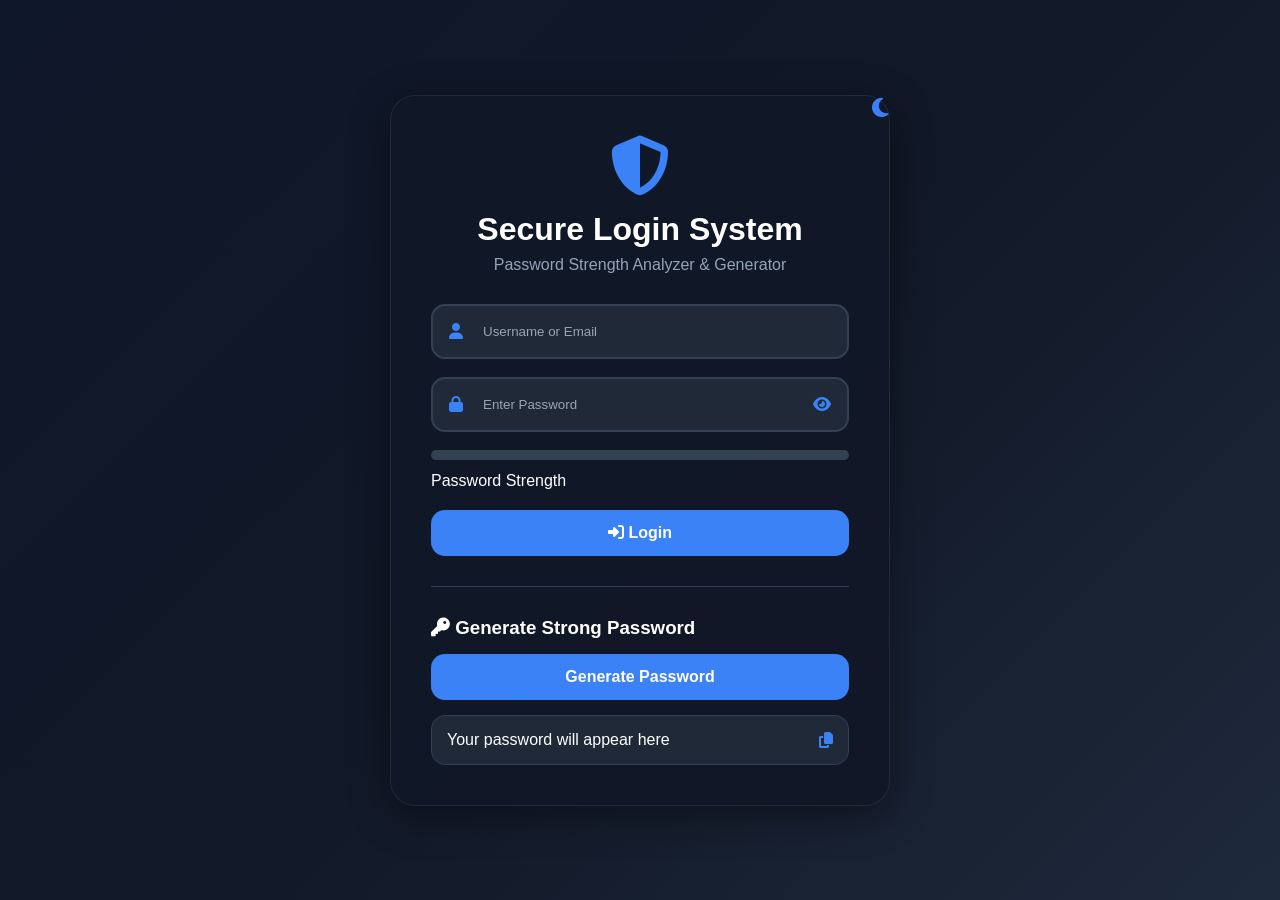
==== index.html @ 8b2d07e0 "Update index.html" ====
<!DOCTYPE html>
<html lang="en">

<head>
    <meta charset="UTF-8">
    <meta name="viewport" content="width=device-width, initial-scale=1.0">
    <title>Secure Login System</title>

    <link rel="stylesheet" href="style.css">

    <link rel="stylesheet"
        href="https://cdnjs.cloudflare.com/ajax/libs/font-awesome/6.5.0/css/all.min.css">
</head>

<body>

    <div class="container">

        <div class="theme-toggle">
            <i class="fa-solid fa-moon" id="themeToggle"></i>
        </div>

        <div class="project-title">

            <i class="fa-solid fa-shield-halved logo"></i>

            <h2>Secure Login System</h2>

            <p>Password Strength Analyzer & Generator</p>

        </div>

        <form>

            <div class="input-group">

                <i class="fa-solid fa-user left-icon"></i>

                <input
                    type="text"
                    placeholder="Username or Email"
                    required>

            </div>

            <div class="input-group">

                <i class="fa-solid fa-lock left-icon"></i>

                <input
                    type="password"
                    id="password"
                    placeholder="Enter Password"
                    required>

                <i class="fa-solid fa-eye toggle-password"
                    id="togglePassword"></i>

            </div>

            <div class="strength-bar">
                <div id="strength-fill"></div>
            </div>

            <p id="strength-text">
                Password Strength
            </p>

            <button type="submit">
                <i class="fa-solid fa-right-to-bracket"></i>
                Login
            </button>

        </form>

        <hr>

        <h3>
            <i class="fa-solid fa-key"></i>
            Generate Strong Password
        </h3>

        <button
            type="button"
            onclick="generatePassword()">

            Generate Password

        </button>

        <div class="generated-box">

            <span id="generatedPassword">
                Your password will appear here
            </span>

            <i class="fa-solid fa-copy copy-icon"
                onclick="copyPassword()"></i>

        </div>

    </div>

    <script src="script.js"></script>

</body>
</html>
---- style.css ----
*{
    margin:0;
    padding:0;
    box-sizing:border-box;
    font-family:'Segoe UI',sans-serif;
}

body{

    min-height:100vh;

    display:flex;
    justify-content:center;
    align-items:center;

    padding:20px;

    background:linear-gradient(
        135deg,
        #0f172a,
        #111827,
        #1e293b);

    transition:.4s;
}

/* LIGHT THEME */

body.light{

    background:linear-gradient(
        135deg,
        #e2e8f0,
        #f8fafc,
        #cbd5e1);
}

/* CARD */

.container{

    width:500px;
    max-width:100%;

    padding:40px;

    border-radius:25px;

    background:rgba(17,24,39,.95);

    border:1px solid rgba(255,255,255,.08);

    backdrop-filter:blur(20px);

    color:white;

    box-shadow:
    0 10px 40px rgba(0,0,0,.4);

    transition:.4s;
}

body.light .container{

    background:white;

    color:#111827;

    border:1px solid #cbd5e1;
}

/* HEADER */

.project-title{

    position:relative;

    text-align:center;

    margin-bottom:30px;
}

.theme-toggle{

    position:absolute;

    right:0;
    top:0;

    cursor:pointer;

    font-size:22px;

    color:#3b82f6;
}

.logo{

    font-size:60px;

    color:#3b82f6;

    margin-bottom:15px;
}

.project-title h2{

    font-size:32px;

    margin-bottom:8px;
}

.project-title p{

    color:#94a3b8;
}

/* INPUTS */

.input-group{

    position:relative;

    margin-bottom:18px;
}

.input-group input{

    width:100%;

    height:55px;

    padding-left:50px;
    padding-right:50px;

    border-radius:14px;

    border:2px solid #334155;

    background:#1f2937;

    color:white;

    outline:none;

    transition:.3s;
}

body.light .input-group input{

    background:#f8fafc;

    color:#111827;

    border:2px solid #cbd5e1;
}

.input-group input:focus{

    border-color:#3b82f6;

    box-shadow:
    0 0 10px rgba(59,130,246,.35);
}

.input-group input::placeholder{

    color:#9ca3af;
}

/* ICONS */

.left-icon{

    position:absolute;

    left:18px;
    top:50%;

    transform:translateY(-50%);

    color:#3b82f6;
}

.toggle-password{

    position:absolute;

    right:18px;
    top:50%;

    transform:translateY(-50%);

    color:#3b82f6;

    cursor:pointer;
}

/* STRENGTH BAR */

.strength-bar{

    width:100%;

    height:10px;

    background:#334155;

    border-radius:20px;

    overflow:hidden;

    margin-top:10px;
}

#strength-fill{

    height:100%;

    width:0%;

    transition:.4s;
}

#strength-text{

    margin-top:12px;

    margin-bottom:20px;

    font-weight:500;
}

/* BUTTONS */

button{

    width:100%;

    padding:14px;

    border:none;

    border-radius:14px;

    background:#3b82f6;

    color:white;

    font-size:16px;

    font-weight:600;

    cursor:pointer;

    transition:.3s;
}

button:hover{

    background:#2563eb;

    transform:translateY(-2px);
}

/* DIVIDER */

hr{

    border:none;

    height:1px;

    background:#334155;

    margin:30px 0;
}

/* PASSWORD BOX */

h3{

    margin-bottom:15px;
}

.generated-box{

    margin-top:15px;

    display:flex;

    justify-content:space-between;

    align-items:center;

    padding:15px;

    border-radius:14px;

    background:#1f2937;

    border:1px solid #334155;
}

body.light .generated-box{

    background:#f8fafc;

    border:1px solid #cbd5e1;
}

.copy-icon{

    cursor:pointer;

    color:#3b82f6;
}

#generatedPassword{

    word-break:break-all;
}

/* MOBILE */

@media(max-width:600px){

    .container{

        padding:25px;
    }

    .project-title h2{

        font-size:26px;
    }

    .logo{

        font-size:50px;
    }
}
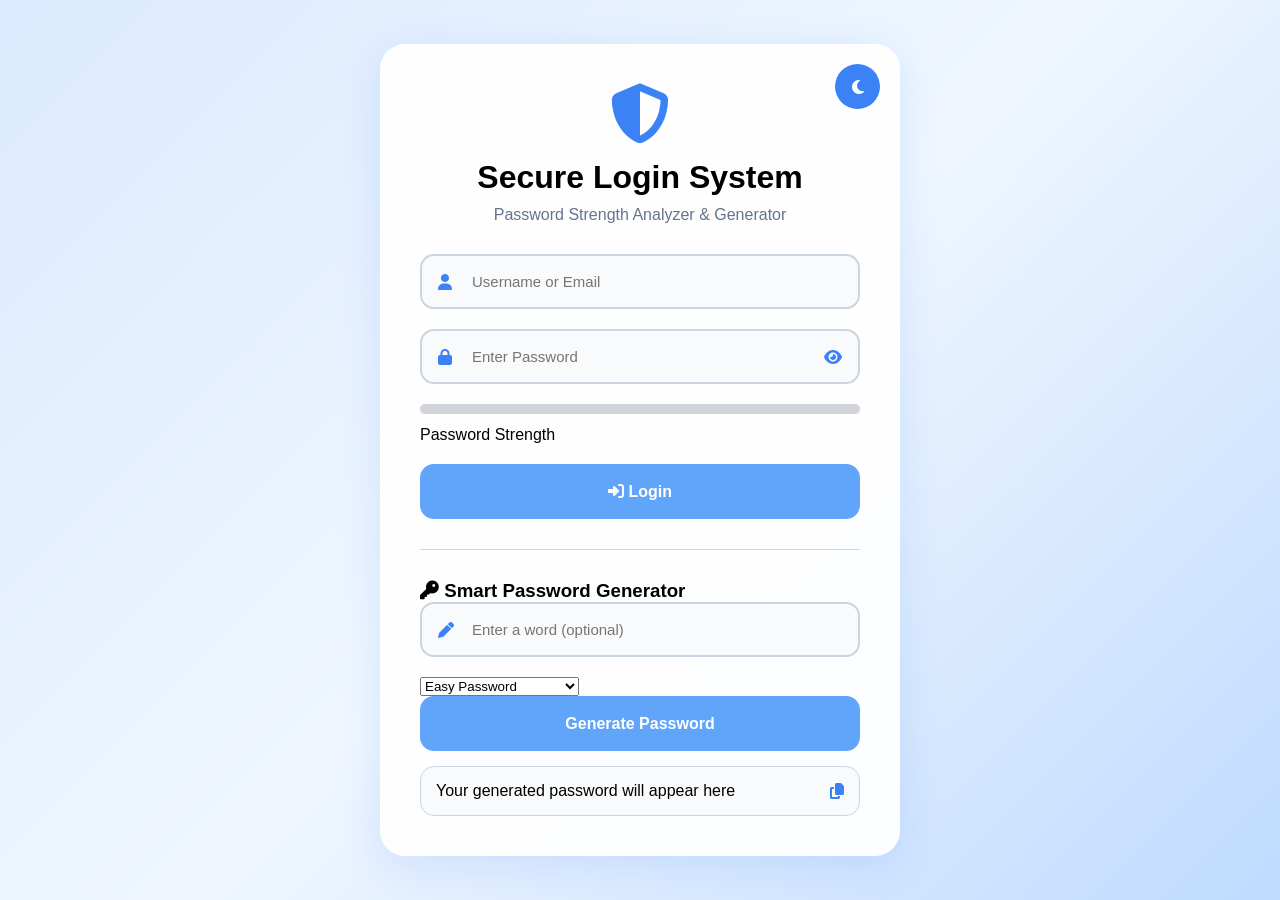
==== commit 0ee4c93c: "Update index.html" ====
--- a/index.html
+++ b/index.html
@@ -1,107 +1,141 @@
 <!DOCTYPE html>
 <html lang="en">
+<head>
+<meta charset="UTF-8">
+<meta name="viewport" content="width=device-width, initial-scale=1.0">
 
-<head>
-    <meta charset="UTF-8">
-    <meta name="viewport" content="width=device-width, initial-scale=1.0">
-    <title>Secure Login System</title>
+<title>Secure Login System</title>
 
-    <link rel="stylesheet" href="style.css">
+<link rel="stylesheet" href="style.css">
 
-    <link rel="stylesheet"
-        href="https://cdnjs.cloudflare.com/ajax/libs/font-awesome/6.5.0/css/all.min.css">
+<link rel="stylesheet"
+href="https://cdnjs.cloudflare.com/ajax/libs/font-awesome/6.5.0/css/all.min.css">
 </head>
 
 <body>
 
-    <div class="container">
+<div class="container">
 
-        <div class="theme-toggle">
-            <i class="fa-solid fa-moon" id="themeToggle"></i>
-        </div>
+    <!-- Theme Toggle -->
+    <div class="theme-toggle">
+        <i class="fa-solid fa-moon" id="themeToggle"></i>
+    </div>
 
-        <div class="project-title">
+    <!-- Header -->
+    <div class="project-title">
 
-            <i class="fa-solid fa-shield-halved logo"></i>
+        <i class="fa-solid fa-shield-halved logo"></i>
 
-            <h2>Secure Login System</h2>
+        <h2>Secure Login System</h2>
 
-            <p>Password Strength Analyzer & Generator</p>
+        <p>Password Strength Analyzer & Generator</p>
+
+    </div>
+
+    <!-- Login Form -->
+    <form>
+
+        <div class="input-group">
+
+            <i class="fa-solid fa-user left-icon"></i>
+
+            <input
+            type="text"
+            placeholder="Username or Email"
+            required>
 
         </div>
 
-        <form>
+        <div class="input-group">
 
-            <div class="input-group">
+            <i class="fa-solid fa-lock left-icon"></i>
 
-                <i class="fa-solid fa-user left-icon"></i>
+            <input
+            type="password"
+            id="password"
+            placeholder="Enter Password"
+            required>
 
-                <input
-                    type="text"
-                    placeholder="Username or Email"
-                    required>
-
-            </div>
-
-            <div class="input-group">
-
-                <i class="fa-solid fa-lock left-icon"></i>
-
-                <input
-                    type="password"
-                    id="password"
-                    placeholder="Enter Password"
-                    required>
-
-                <i class="fa-solid fa-eye toggle-password"
-                    id="togglePassword"></i>
-
-            </div>
-
-            <div class="strength-bar">
-                <div id="strength-fill"></div>
-            </div>
-
-            <p id="strength-text">
-                Password Strength
-            </p>
-
-            <button type="submit">
-                <i class="fa-solid fa-right-to-bracket"></i>
-                Login
-            </button>
-
-        </form>
-
-        <hr>
-
-        <h3>
-            <i class="fa-solid fa-key"></i>
-            Generate Strong Password
-        </h3>
-
-        <button
-            type="button"
-            onclick="generatePassword()">
-
-            Generate Password
-
-        </button>
-
-        <div class="generated-box">
-
-            <span id="generatedPassword">
-                Your password will appear here
-            </span>
-
-            <i class="fa-solid fa-copy copy-icon"
-                onclick="copyPassword()"></i>
+            <i class="fa-solid fa-eye toggle-password"
+            id="togglePassword"></i>
 
         </div>
 
+        <!-- Strength Bar -->
+
+        <div class="strength-bar">
+            <div id="strength-fill"></div>
+        </div>
+
+        <p id="strength-text">Password Strength</p>
+
+        <button type="submit">
+            <i class="fa-solid fa-right-to-bracket"></i>
+            Login
+        </button>
+
+    </form>
+
+    <hr>
+
+    <h3>
+        <i class="fa-solid fa-key"></i>
+        Smart Password Generator
+    </h3>
+
+    <!-- Custom Word -->
+
+    <div class="input-group">
+
+        <i class="fa-solid fa-pen left-icon"></i>
+
+        <input
+        type="text"
+        id="customWord"
+        placeholder="Enter a word (optional)">
+
     </div>
 
-    <script src="script.js"></script>
+    <!-- Password Type -->
+
+    <select id="passwordType">
+
+        <option value="easy">
+            Easy Password
+        </option>
+
+        <option value="strong">
+            Strong Password
+        </option>
+
+        <option value="ultra">
+            Ultra Secure Password
+        </option>
+
+    </select>
+
+    <button
+    type="button"
+    onclick="generatePassword()">
+
+        Generate Password
+
+    </button>
+
+    <div class="generated-box">
+
+        <span id="generatedPassword">
+            Your generated password will appear here
+        </span>
+
+        <i class="fa-solid fa-copy copy-icon"
+        onclick="copyPassword()"></i>
+
+    </div>
+
+</div>
+
+<script src="script.js"></script>
 
 </body>
 </html>
--- a/style.css
+++ b/style.css
@@ -17,111 +17,119 @@
 
     background:linear-gradient(
         135deg,
-        #0f172a,
-        #111827,
-        #1e293b);
+        #dbeafe,
+        #eff6ff,
+        #bfdbfe);
 
     transition:.4s;
 }
 
-/* LIGHT THEME */
-
-body.light{
+/* DARK MODE */
+
+body.dark{
 
     background:linear-gradient(
         135deg,
-        #e2e8f0,
-        #f8fafc,
-        #cbd5e1);
+        #0f172a,
+        #1e293b,
+        #334155);
 }
 
 /* CARD */
 
 .container{
 
-    width:500px;
+    width:520px;
     max-width:100%;
 
     padding:40px;
 
+    background:rgba(255,255,255,.95);
+
     border-radius:25px;
 
-    background:rgba(17,24,39,.95);
-
-    border:1px solid rgba(255,255,255,.08);
-
-    backdrop-filter:blur(20px);
+    box-shadow:
+        0 10px 40px rgba(59,130,246,.15);
+
+    position:relative;
+
+    transition:.4s;
+}
+
+body.dark .container{
+
+    background:#111827;
 
     color:white;
-
-    box-shadow:
-    0 10px 40px rgba(0,0,0,.4);
-
-    transition:.4s;
-}
-
-body.light .container{
-
-    background:white;
-
-    color:#111827;
-
-    border:1px solid #cbd5e1;
+}
+
+/* THEME BUTTON */
+
+.theme-toggle{
+
+    position:absolute;
+
+    top:20px;
+    right:20px;
+
+    width:45px;
+    height:45px;
+
+    background:#3b82f6;
+
+    border-radius:50%;
+
+    display:flex;
+    justify-content:center;
+    align-items:center;
+
+    color:white;
+
+    cursor:pointer;
 }
 
 /* HEADER */
 
 .project-title{
 
+    text-align:center;
+
+    margin-bottom:30px;
+}
+
+.logo{
+
+    font-size:60px;
+
+    color:#3b82f6;
+
+    margin-bottom:15px;
+}
+
+.project-title h2{
+
+    font-size:32px;
+
+    margin-bottom:10px;
+}
+
+.project-title p{
+
+    color:#64748b;
+}
+
+body.dark .project-title p{
+
+    color:#cbd5e1;
+}
+
+/* INPUTS */
+
+.input-group{
+
     position:relative;
 
-    text-align:center;
-
-    margin-bottom:30px;
-}
-
-.theme-toggle{
-
-    position:absolute;
-
-    right:0;
-    top:0;
-
-    cursor:pointer;
-
-    font-size:22px;
-
-    color:#3b82f6;
-}
-
-.logo{
-
-    font-size:60px;
-
-    color:#3b82f6;
-
-    margin-bottom:15px;
-}
-
-.project-title h2{
-
-    font-size:32px;
-
-    margin-bottom:8px;
-}
-
-.project-title p{
-
-    color:#94a3b8;
-}
-
-/* INPUTS */
-
-.input-group{
-
-    position:relative;
-
-    margin-bottom:18px;
+    margin-bottom:20px;
 }
 
 .input-group input{
@@ -130,42 +138,31 @@
 
     height:55px;
 
-    padding-left:50px;
-    padding-right:50px;
+    padding:0 50px;
+
+    border:2px solid #cbd5e1;
 
     border-radius:14px;
 
-    border:2px solid #334155;
+    background:#f8fafc;
+
+    outline:none;
+
+    font-size:15px;
+}
+
+body.dark .input-group input{
 
     background:#1f2937;
 
+    border:2px solid #374151;
+
     color:white;
-
-    outline:none;
-
-    transition:.3s;
-}
-
-body.light .input-group input{
-
-    background:#f8fafc;
-
-    color:#111827;
-
-    border:2px solid #cbd5e1;
 }
 
 .input-group input:focus{
 
     border-color:#3b82f6;
-
-    box-shadow:
-    0 0 10px rgba(59,130,246,.35);
-}
-
-.input-group input::placeholder{
-
-    color:#9ca3af;
 }
 
 /* ICONS */
@@ -204,21 +201,19 @@
 
     height:10px;
 
-    background:#334155;
+    background:#d1d5db;
 
     border-radius:20px;
 
     overflow:hidden;
-
-    margin-top:10px;
 }
 
 #strength-fill{
 
+    width:0%;
+
     height:100%;
 
-    width:0%;
-
     transition:.4s;
 }
 
@@ -237,91 +232,82 @@
 
     width:100%;
 
-    padding:14px;
+    height:55px;
 
     border:none;
 
     border-radius:14px;
 
+    background:#60a5fa;
+
+    color:white;
+
+    font-size:16px;
+
+    font-weight:600;
+
+    cursor:pointer;
+
+    transition:.3s;
+}
+
+button:hover{
+
     background:#3b82f6;
-
-    color:white;
-
-    font-size:16px;
-
-    font-weight:600;
+}
+
+/* DIVIDER */
+
+hr{
+
+    margin:30px 0;
+
+    border:none;
+
+    height:1px;
+
+    background:#d1d5db;
+}
+
+/* PASSWORD BOX */
+
+.generated-box{
+
+    margin-top:15px;
+
+    display:flex;
+
+    justify-content:space-between;
+
+    align-items:center;
+
+    padding:15px;
+
+    border-radius:14px;
+
+    background:#f8fafc;
+
+    border:1px solid #cbd5e1;
+}
+
+body.dark .generated-box{
+
+    background:#1f2937;
+
+    border:1px solid #374151;
+}
+
+.copy-icon{
+
+    color:#3b82f6;
 
     cursor:pointer;
-
-    transition:.3s;
-}
-
-button:hover{
-
-    background:#2563eb;
-
-    transform:translateY(-2px);
-}
-
-/* DIVIDER */
-
-hr{
-
-    border:none;
-
-    height:1px;
-
-    background:#334155;
-
-    margin:30px 0;
-}
-
-/* PASSWORD BOX */
-
-h3{
-
-    margin-bottom:15px;
-}
-
-.generated-box{
-
-    margin-top:15px;
-
-    display:flex;
-
-    justify-content:space-between;
-
-    align-items:center;
-
-    padding:15px;
-
-    border-radius:14px;
-
-    background:#1f2937;
-
-    border:1px solid #334155;
-}
-
-body.light .generated-box{
-
-    background:#f8fafc;
-
-    border:1px solid #cbd5e1;
-}
-
-.copy-icon{
-
-    cursor:pointer;
-
-    color:#3b82f6;
 }
 
 #generatedPassword{
 
     word-break:break-all;
 }
-
-/* MOBILE */
 
 @media(max-width:600px){
 
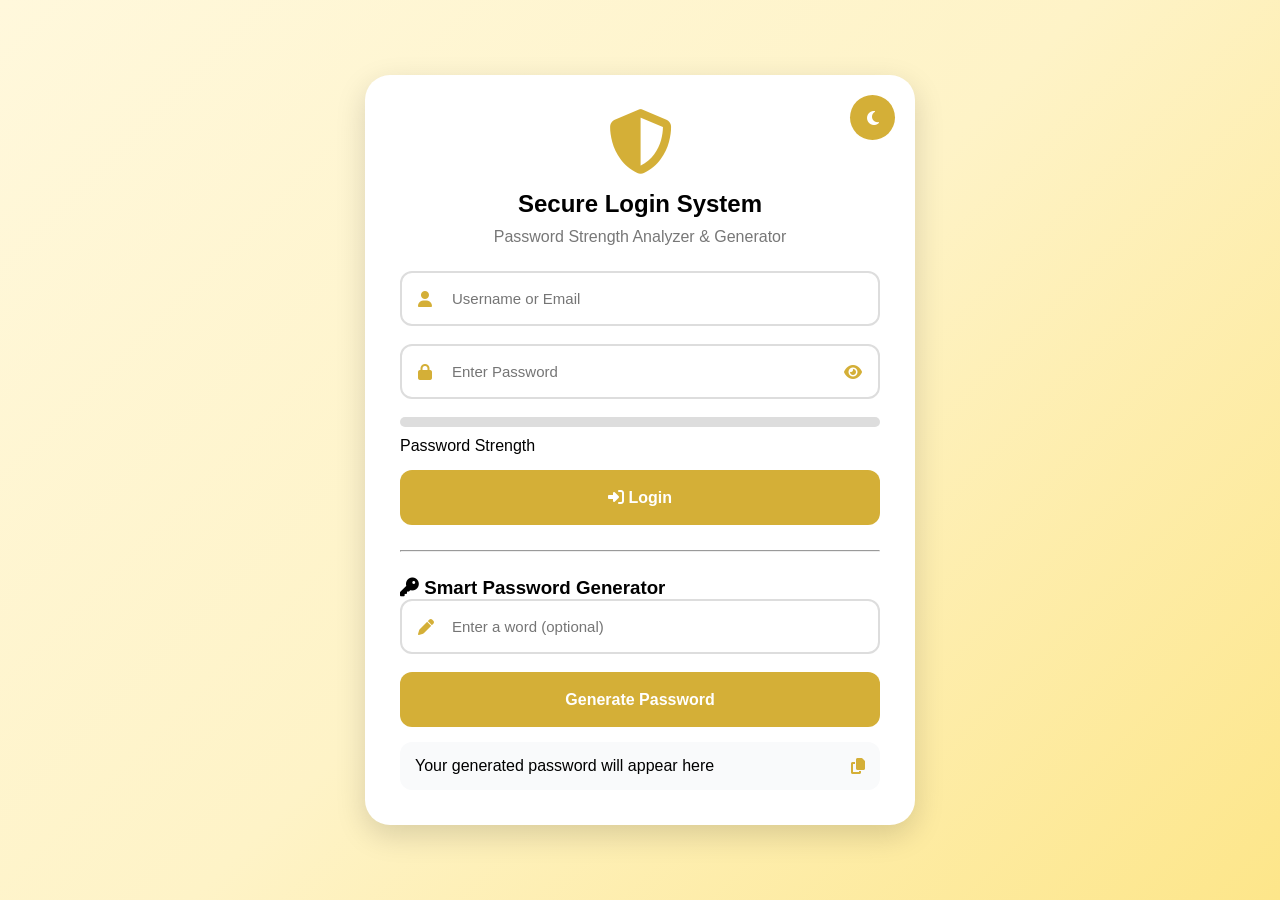
==== commit e012adf7: "Update index.html" ====
--- a/index.html
+++ b/index.html
@@ -98,22 +98,7 @@
 
     <!-- Password Type -->
 
-    <select id="passwordType">
-
-        <option value="easy">
-            Easy Password
-        </option>
-
-        <option value="strong">
-            Strong Password
-        </option>
-
-        <option value="ultra">
-            Ultra Secure Password
-        </option>
-
-    </select>
-
+   
     <button
     type="button"
     onclick="generatePassword()">
--- a/style.css
+++ b/style.css
@@ -17,9 +17,10 @@
 
     background:linear-gradient(
         135deg,
-        #dbeafe,
-        #eff6ff,
-        #bfdbfe);
+        #fff8dc,
+        #fef3c7,
+        #fde68a
+    );
 
     transition:.4s;
 }
@@ -30,26 +31,27 @@
 
     background:linear-gradient(
         135deg,
-        #0f172a,
-        #1e293b,
-        #334155);
+        #0f0f0f,
+        #1c1917,
+        #292524
+    );
 }
 
 /* CARD */
 
 .container{
 
-    width:520px;
+    width:550px;
     max-width:100%;
 
-    padding:40px;
-
-    background:rgba(255,255,255,.95);
+    padding:35px;
+
+    background:white;
 
     border-radius:25px;
 
     box-shadow:
-        0 10px 40px rgba(59,130,246,.15);
+    0 10px 30px rgba(0,0,0,.15);
 
     position:relative;
 
@@ -58,8 +60,7 @@
 
 body.dark .container{
 
-    background:#111827;
-
+    background:#111111;
     color:white;
 }
 
@@ -75,9 +76,9 @@
     width:45px;
     height:45px;
 
-    background:#3b82f6;
-
     border-radius:50%;
+
+    background:#d4af37;
 
     display:flex;
     justify-content:center;
@@ -94,33 +95,31 @@
 
     text-align:center;
 
-    margin-bottom:30px;
+    margin-bottom:25px;
 }
 
 .logo{
 
-    font-size:60px;
-
-    color:#3b82f6;
+    font-size:65px;
+
+    color:#d4af37;
 
     margin-bottom:15px;
 }
 
 .project-title h2{
 
-    font-size:32px;
-
     margin-bottom:10px;
 }
 
 .project-title p{
 
-    color:#64748b;
+    color:#777;
 }
 
 body.dark .project-title p{
 
-    color:#cbd5e1;
+    color:#ccc;
 }
 
 /* INPUTS */
@@ -129,7 +128,7 @@
 
     position:relative;
 
-    margin-bottom:20px;
+    margin-bottom:18px;
 }
 
 .input-group input{
@@ -140,11 +139,9 @@
 
     padding:0 50px;
 
-    border:2px solid #cbd5e1;
-
-    border-radius:14px;
-
-    background:#f8fafc;
+    border-radius:12px;
+
+    border:2px solid #ddd;
 
     outline:none;
 
@@ -153,16 +150,16 @@
 
 body.dark .input-group input{
 
-    background:#1f2937;
-
-    border:2px solid #374151;
+    background:#222;
+
+    border:2px solid #444;
 
     color:white;
 }
 
 .input-group input:focus{
 
-    border-color:#3b82f6;
+    border-color:#d4af37;
 }
 
 /* ICONS */
@@ -176,7 +173,7 @@
 
     transform:translateY(-50%);
 
-    color:#3b82f6;
+    color:#d4af37;
 }
 
 .toggle-password{
@@ -188,9 +185,33 @@
 
     transform:translateY(-50%);
 
-    color:#3b82f6;
-
     cursor:pointer;
+
+    color:#d4af37;
+}
+
+/* SELECT */
+
+select{
+
+    width:100%;
+
+    height:50px;
+
+    margin-bottom:15px;
+
+    border-radius:12px;
+
+    border:2px solid #ddd;
+
+    padding:10px;
+}
+
+body.dark select{
+
+    background:#222;
+    color:white;
+    border:2px solid #444;
 }
 
 /* STRENGTH BAR */
@@ -198,10 +219,9 @@
 .strength-bar{
 
     width:100%;
-
     height:10px;
 
-    background:#d1d5db;
+    background:#ddd;
 
     border-radius:20px;
 
@@ -211,7 +231,6 @@
 #strength-fill{
 
     width:0%;
-
     height:100%;
 
     transition:.4s;
@@ -219,14 +238,11 @@
 
 #strength-text{
 
-    margin-top:12px;
-
-    margin-bottom:20px;
-
-    font-weight:500;
-}
-
-/* BUTTONS */
+    margin-top:10px;
+    margin-bottom:15px;
+}
+
+/* BUTTON */
 
 button{
 
@@ -236,9 +252,9 @@
 
     border:none;
 
-    border-radius:14px;
-
-    background:#60a5fa;
+    border-radius:12px;
+
+    background:#d4af37;
 
     color:white;
 
@@ -253,61 +269,51 @@
 
 button:hover{
 
-    background:#3b82f6;
+    background:#b8860b;
 }
 
 /* DIVIDER */
 
 hr{
 
-    margin:30px 0;
-
-    border:none;
-
-    height:1px;
-
-    background:#d1d5db;
-}
-
-/* PASSWORD BOX */
+    margin:25px 0;
+}
+
+/* GENERATED PASSWORD */
 
 .generated-box{
 
     margin-top:15px;
 
+    padding:15px;
+
+    border-radius:12px;
+
     display:flex;
-
     justify-content:space-between;
-
     align-items:center;
 
-    padding:15px;
-
-    border-radius:14px;
-
-    background:#f8fafc;
-
-    border:1px solid #cbd5e1;
+    background:#f9fafb;
 }
 
 body.dark .generated-box{
 
-    background:#1f2937;
-
-    border:1px solid #374151;
+    background:#222;
 }
 
 .copy-icon{
 
-    color:#3b82f6;
-
     cursor:pointer;
+
+    color:#d4af37;
 }
 
 #generatedPassword{
 
     word-break:break-all;
 }
+
+/* MOBILE */
 
 @media(max-width:600px){
 
@@ -316,13 +322,13 @@
         padding:25px;
     }
 
-    .project-title h2{
-
-        font-size:26px;
-    }
-
     .logo{
 
         font-size:50px;
     }
-}
+
+    .project-title h2{
+
+        font-size:24px;
+    }
+}
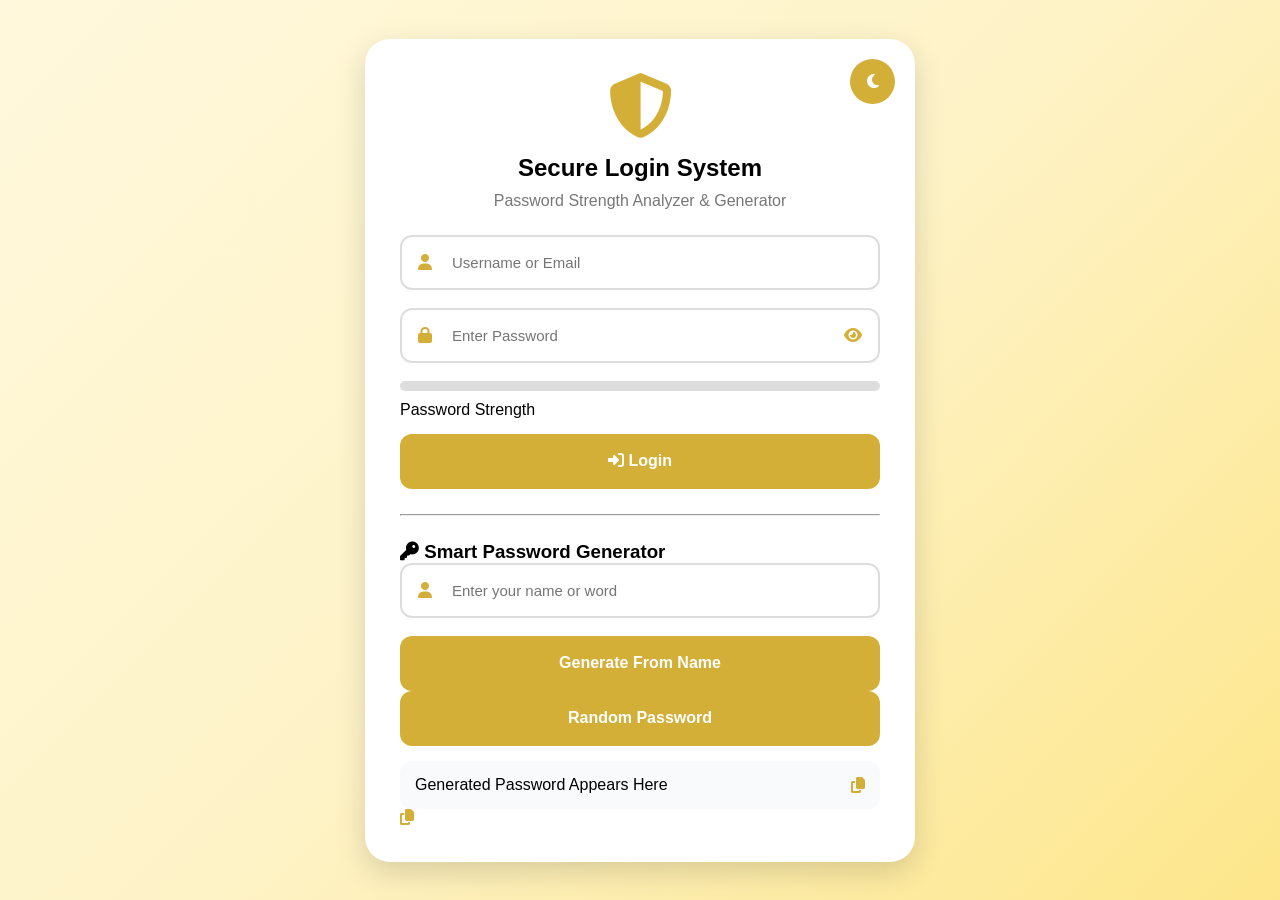
==== commit 46ccc18f: "Update index.html" ====
--- a/index.html
+++ b/index.html
@@ -79,40 +79,51 @@
     <hr>
 
     <h3>
-        <i class="fa-solid fa-key"></i>
-        Smart Password Generator
-    </h3>
+    <i class="fa-solid fa-key"></i>
+    Smart Password Generator
+</h3>
 
-    <!-- Custom Word -->
+<div class="input-group">
 
-    <div class="input-group">
+    <i class="fa-solid fa-user left-icon"></i>
 
-        <i class="fa-solid fa-pen left-icon"></i>
-
-        <input
+    <input
         type="text"
         id="customWord"
-        placeholder="Enter a word (optional)">
+        placeholder="Enter your name or word">
 
-    </div>
+</div>
 
-    <!-- Password Type -->
+<div class="generator-buttons">
 
-   
     <button
-    type="button"
-    onclick="generatePassword()">
+        type="button"
+        onclick="generateCustomPassword()">
 
-        Generate Password
+        Generate From Name
 
     </button>
 
-    <div class="generated-box">
+    <button
+        type="button"
+        onclick="generateRandomPassword()">
 
-        <span id="generatedPassword">
-            Your generated password will appear here
-        </span>
+        Random Password
 
+    </button>
+
+</div>
+
+<div class="generated-box">
+
+    <span id="generatedPassword">
+        Generated Password Appears Here
+    </span>
+
+    <i class="fa-solid fa-copy copy-icon"
+       onclick="copyPassword()"></i>
+
+</div>
         <i class="fa-solid fa-copy copy-icon"
         onclick="copyPassword()"></i>
 
--- a/style.css
+++ b/style.css
@@ -192,27 +192,7 @@
 
 /* SELECT */
 
-select{
-
-    width:100%;
-
-    height:50px;
-
-    margin-bottom:15px;
-
-    border-radius:12px;
-
-    border:2px solid #ddd;
-
-    padding:10px;
-}
-
-body.dark select{
-
-    background:#222;
-    color:white;
-    border:2px solid #444;
-}
+
 
 /* STRENGTH BAR */
 
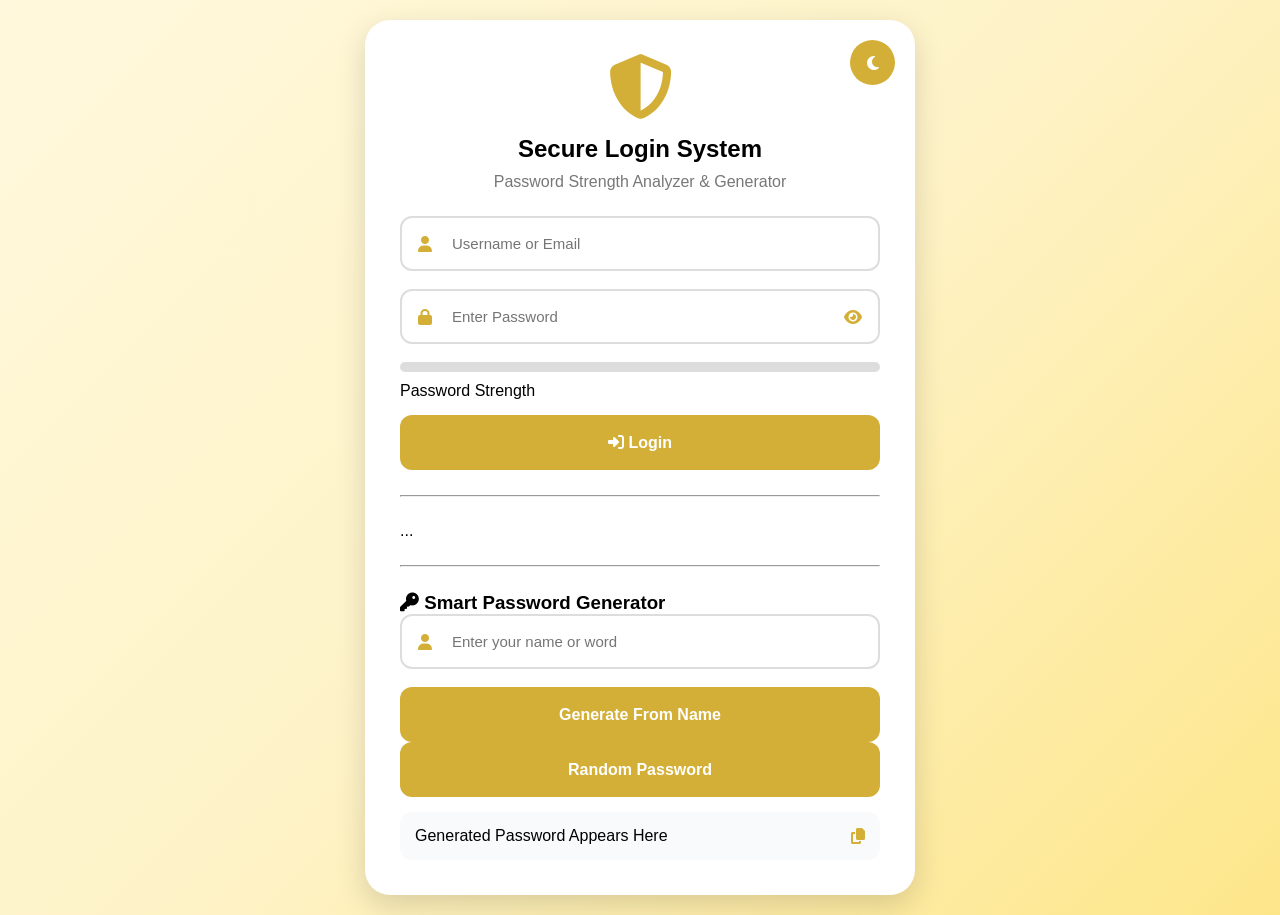
==== commit 181738cf: "Update index.html" ====
--- a/index.html
+++ b/index.html
@@ -78,7 +78,13 @@
 
     <hr>
 
-    <h3>
+   <form onsubmit="return false;">
+...
+</form>
+
+<hr>
+
+<h3>
     <i class="fa-solid fa-key"></i>
     Smart Password Generator
 </h3>
@@ -99,17 +105,13 @@
     <button
         type="button"
         onclick="generateCustomPassword()">
-
         Generate From Name
-
     </button>
 
     <button
         type="button"
         onclick="generateRandomPassword()">
-
         Random Password
-
     </button>
 
 </div>
@@ -124,12 +126,6 @@
        onclick="copyPassword()"></i>
 
 </div>
-        <i class="fa-solid fa-copy copy-icon"
-        onclick="copyPassword()"></i>
-
-    </div>
-
-</div>
 
 <script src="script.js"></script>
 
--- a/style.css
+++ b/style.css
@@ -311,4 +311,15 @@
 
         font-size:24px;
     }
-}
+    .generator-buttons{
+
+    display:flex;
+    gap:10px;
+    margin-top:15px;
+}
+
+.generator-buttons button{
+
+    flex:1;
+}
+}
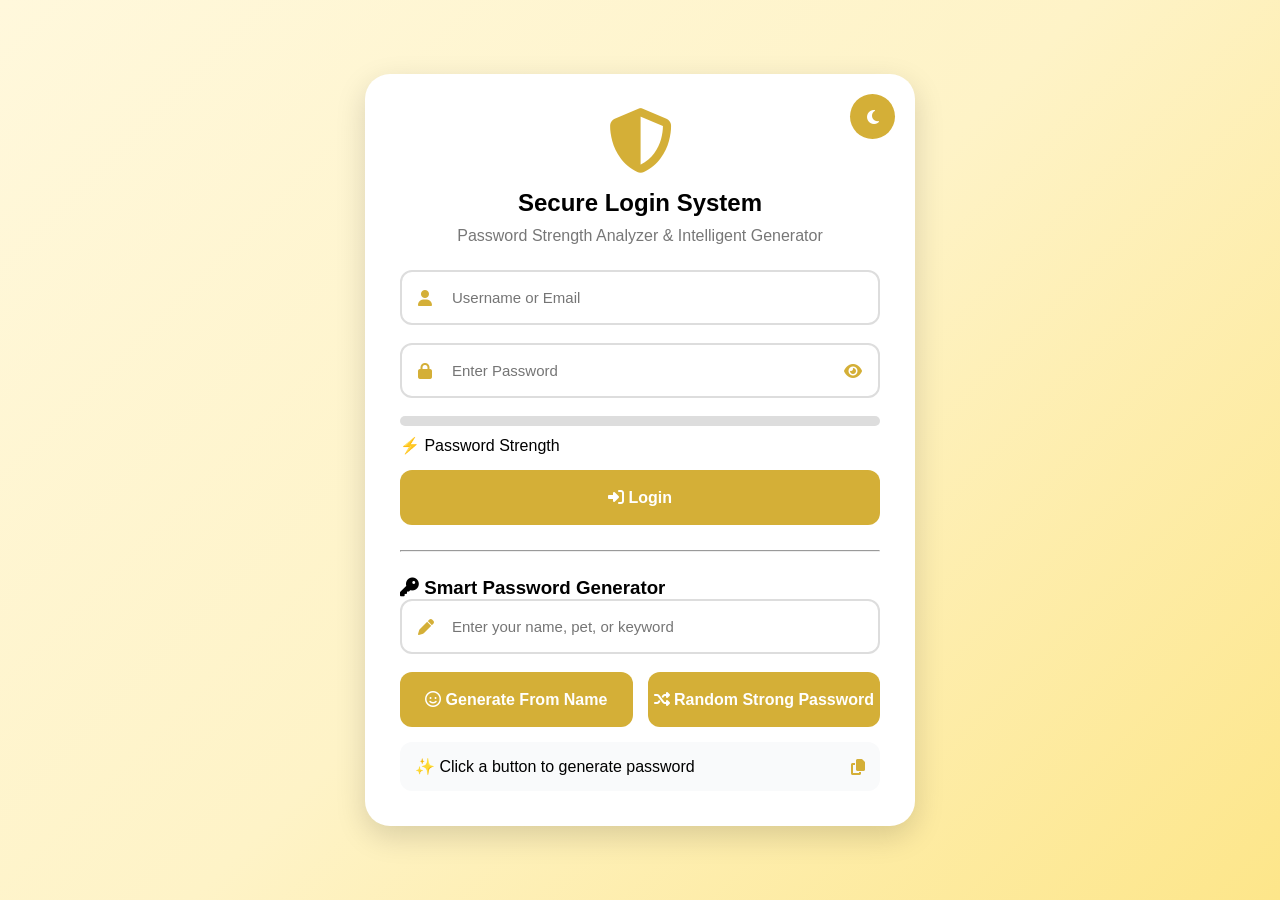
==== commit b581d0b5: "Update index.html" ====
--- a/index.html
+++ b/index.html
@@ -3,131 +3,72 @@
 <head>
 <meta charset="UTF-8">
 <meta name="viewport" content="width=device-width, initial-scale=1.0">
-
-<title>Secure Login System</title>
-
+<title>Secure Login System | Smart Password Generator</title>
 <link rel="stylesheet" href="style.css">
-
-<link rel="stylesheet"
-href="https://cdnjs.cloudflare.com/ajax/libs/font-awesome/6.5.0/css/all.min.css">
+<link rel="stylesheet" href="https://cdnjs.cloudflare.com/ajax/libs/font-awesome/6.5.0/css/all.min.css">
 </head>
-
 <body>
 
 <div class="container">
-
-    <!-- Theme Toggle -->
-    <div class="theme-toggle">
-        <i class="fa-solid fa-moon" id="themeToggle"></i>
+    <!-- Theme Toggle Button -->
+    <div class="theme-toggle" id="themeToggle">
+        <i class="fa-solid fa-moon"></i>
     </div>
 
     <!-- Header -->
     <div class="project-title">
-
         <i class="fa-solid fa-shield-halved logo"></i>
-
         <h2>Secure Login System</h2>
-
-        <p>Password Strength Analyzer & Generator</p>
-
+        <p>Password Strength Analyzer & Intelligent Generator</p>
     </div>
 
     <!-- Login Form -->
-    <form>
-
+    <form id="loginForm">
         <div class="input-group">
-
             <i class="fa-solid fa-user left-icon"></i>
-
-            <input
-            type="text"
-            placeholder="Username or Email"
-            required>
-
+            <input type="text" id="username" placeholder="Username or Email" required>
         </div>
-
         <div class="input-group">
-
             <i class="fa-solid fa-lock left-icon"></i>
-
-            <input
-            type="password"
-            id="password"
-            placeholder="Enter Password"
-            required>
-
-            <i class="fa-solid fa-eye toggle-password"
-            id="togglePassword"></i>
-
+            <input type="password" id="password" placeholder="Enter Password" required>
+            <i class="fa-solid fa-eye toggle-password" id="togglePassword"></i>
         </div>
-
-        <!-- Strength Bar -->
-
         <div class="strength-bar">
             <div id="strength-fill"></div>
         </div>
-
-        <p id="strength-text">Password Strength</p>
-
+        <p id="strength-text">⚡ Password Strength</p>
         <button type="submit">
-            <i class="fa-solid fa-right-to-bracket"></i>
-            Login
+            <i class="fa-solid fa-right-to-bracket"></i> Login
         </button>
-
     </form>
 
     <hr>
 
-   <form onsubmit="return false;">
-...
-</form>
+    <h3>
+        <i class="fa-solid fa-key"></i> 
+        Smart Password Generator
+    </h3>
 
-<hr>
+    <div class="input-group">
+        <i class="fa-solid fa-pen left-icon"></i>
+        <input type="text" id="customWord" placeholder="Enter your name, pet, or keyword" autocomplete="off">
+    </div>
 
-<h3>
-    <i class="fa-solid fa-key"></i>
-    Smart Password Generator
-</h3>
+    <div class="generator-buttons">
+        <button type="button" id="generateCustomBtn">
+            <i class="fa-regular fa-face-smile"></i> Generate From Name
+        </button>
+        <button type="button" id="generateRandomBtn">
+            <i class="fa-solid fa-shuffle"></i> Random Strong Password
+        </button>
+    </div>
 
-<div class="input-group">
-
-    <i class="fa-solid fa-user left-icon"></i>
-
-    <input
-        type="text"
-        id="customWord"
-        placeholder="Enter your name or word">
-
-</div>
-
-<div class="generator-buttons">
-
-    <button
-        type="button"
-        onclick="generateCustomPassword()">
-        Generate From Name
-    </button>
-
-    <button
-        type="button"
-        onclick="generateRandomPassword()">
-        Random Password
-    </button>
-
-</div>
-
-<div class="generated-box">
-
-    <span id="generatedPassword">
-        Generated Password Appears Here
-    </span>
-
-    <i class="fa-solid fa-copy copy-icon"
-       onclick="copyPassword()"></i>
-
+    <div class="generated-box">
+        <span id="generatedPassword">✨ Click a button to generate password</span>
+        <i class="fa-solid fa-copy copy-icon" id="copyPasswordIcon"></i>
+    </div>
 </div>
 
 <script src="script.js"></script>
-
 </body>
 </html>
--- a/style.css
+++ b/style.css
@@ -311,10 +311,11 @@
 
         font-size:24px;
     }
+}
     .generator-buttons{
 
     display:flex;
-    gap:10px;
+    gap:15px;
     margin-top:15px;
 }
 
@@ -322,4 +323,4 @@
 
     flex:1;
 }
-}
+
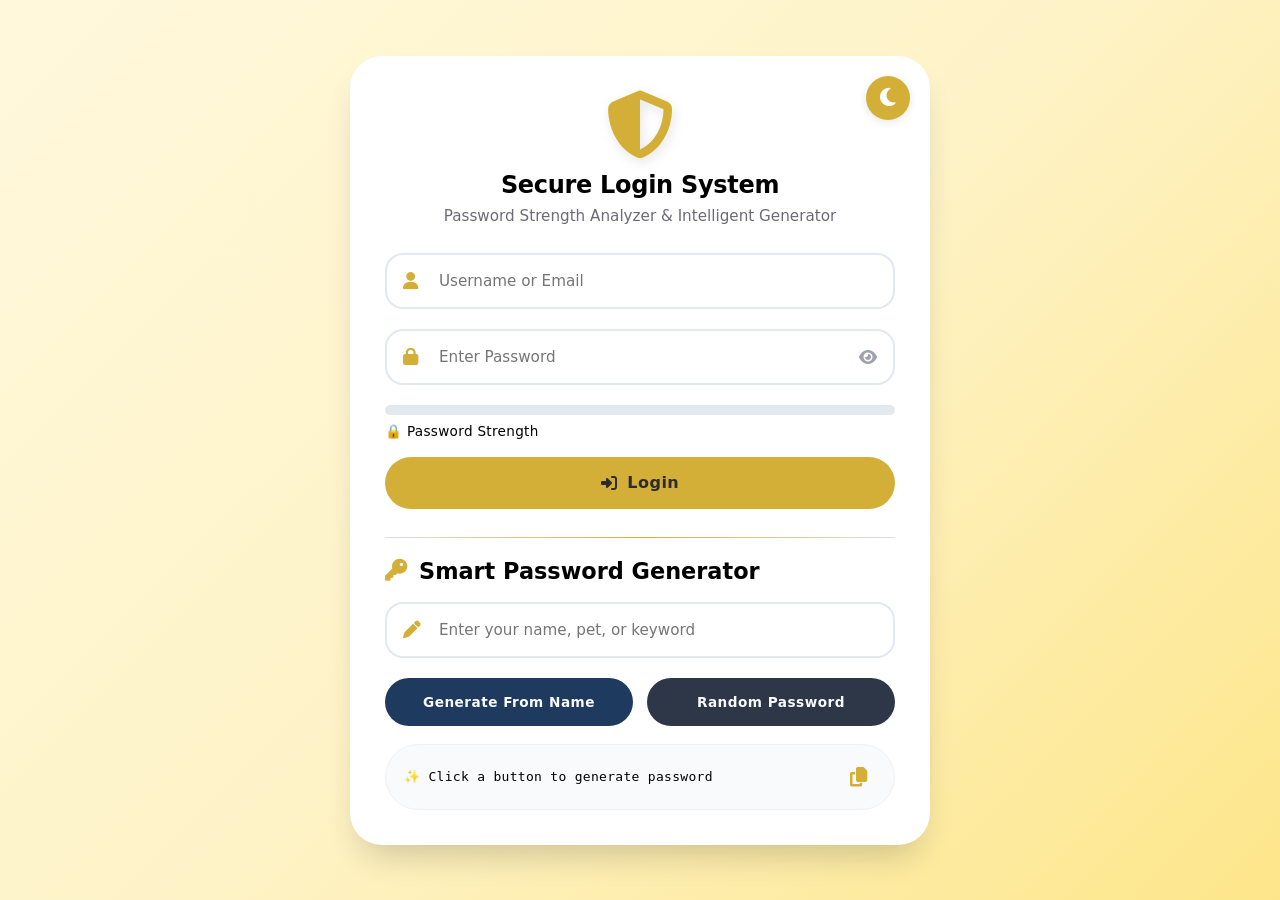
==== commit 68c1b606: "Update index.html" ====
--- a/index.html
+++ b/index.html
@@ -54,14 +54,14 @@
         <input type="text" id="customWord" placeholder="Enter your name, pet, or keyword" autocomplete="off">
     </div>
 
-    <div class="generator-buttons">
-        <button type="button" id="generateCustomBtn">
-            <i class="fa-regular fa-face-smile"></i> Generate From Name
-        </button>
-        <button type="button" id="generateRandomBtn">
-            <i class="fa-solid fa-shuffle"></i> Random Strong Password
-        </button>
-    </div>
+   <div class="generator-buttons">
+    <button type="button" id="generateCustomBtn">
+        Generate From Name
+    </button>
+    <button type="button" id="generateRandomBtn">
+        Random Password
+    </button>
+</div>
 
     <div class="generated-box">
         <span id="generatedPassword">✨ Click a button to generate password</span>
--- a/style.css
+++ b/style.css
@@ -1,326 +1,317 @@
-*{
-    margin:0;
-    padding:0;
-    box-sizing:border-box;
-    font-family:'Segoe UI',sans-serif;
-}
-
-body{
-
-    min-height:100vh;
-
-    display:flex;
-    justify-content:center;
-    align-items:center;
-
-    padding:20px;
-
-    background:linear-gradient(
-        135deg,
-        #fff8dc,
-        #fef3c7,
-        #fde68a
-    );
-
-    transition:.4s;
+* {
+    margin: 0;
+    padding: 0;
+    box-sizing: border-box;
+    font-family: 'Segoe UI', 'Inter', system-ui, -apple-system, sans-serif;
+}
+
+body {
+    min-height: 100vh;
+    display: flex;
+    justify-content: center;
+    align-items: center;
+    padding: 20px;
+    background: linear-gradient(135deg, #fff8dc, #fef3c7, #fde68a);
+    transition: background 0.4s ease;
 }
 
 /* DARK MODE */
-
-body.dark{
-
-    background:linear-gradient(
-        135deg,
-        #0f0f0f,
-        #1c1917,
-        #292524
-    );
-}
-
-/* CARD */
-
-.container{
-
-    width:550px;
-    max-width:100%;
-
-    padding:35px;
-
-    background:white;
-
-    border-radius:25px;
-
-    box-shadow:
-    0 10px 30px rgba(0,0,0,.15);
-
-    position:relative;
-
-    transition:.4s;
-}
-
-body.dark .container{
-
-    background:#111111;
-    color:white;
-}
-
-/* THEME BUTTON */
-
-.theme-toggle{
-
-    position:absolute;
-
-    top:20px;
-    right:20px;
-
-    width:45px;
-    height:45px;
-
-    border-radius:50%;
-
-    background:#d4af37;
-
-    display:flex;
-    justify-content:center;
-    align-items:center;
-
-    color:white;
-
-    cursor:pointer;
-}
-
-/* HEADER */
-
-.project-title{
-
-    text-align:center;
-
-    margin-bottom:25px;
-}
-
-.logo{
-
-    font-size:65px;
-
-    color:#d4af37;
-
-    margin-bottom:15px;
-}
-
-.project-title h2{
-
-    margin-bottom:10px;
-}
-
-.project-title p{
-
-    color:#777;
-}
-
-body.dark .project-title p{
-
-    color:#ccc;
-}
-
-/* INPUTS */
-
-.input-group{
-
-    position:relative;
-
-    margin-bottom:18px;
-}
-
-.input-group input{
-
-    width:100%;
-
-    height:55px;
-
-    padding:0 50px;
-
-    border-radius:12px;
-
-    border:2px solid #ddd;
-
-    outline:none;
-
-    font-size:15px;
-}
-
-body.dark .input-group input{
-
-    background:#222;
-
-    border:2px solid #444;
-
-    color:white;
-}
-
-.input-group input:focus{
-
-    border-color:#d4af37;
-}
-
-/* ICONS */
-
-.left-icon{
-
-    position:absolute;
-
-    left:18px;
-    top:50%;
-
-    transform:translateY(-50%);
-
-    color:#d4af37;
-}
-
-.toggle-password{
-
-    position:absolute;
-
-    right:18px;
-    top:50%;
-
-    transform:translateY(-50%);
-
-    cursor:pointer;
-
-    color:#d4af37;
-}
-
-/* SELECT */
-
-
-
-/* STRENGTH BAR */
-
-.strength-bar{
-
-    width:100%;
-    height:10px;
-
-    background:#ddd;
-
-    border-radius:20px;
-
-    overflow:hidden;
-}
-
-#strength-fill{
-
-    width:0%;
-    height:100%;
-
-    transition:.4s;
-}
-
-#strength-text{
-
-    margin-top:10px;
-    margin-bottom:15px;
-}
-
-/* BUTTON */
-
-button{
-
-    width:100%;
-
-    height:55px;
-
-    border:none;
-
-    border-radius:12px;
-
-    background:#d4af37;
-
-    color:white;
-
-    font-size:16px;
-
-    font-weight:600;
-
-    cursor:pointer;
-
-    transition:.3s;
-}
-
-button:hover{
-
-    background:#b8860b;
-}
-
-/* DIVIDER */
-
-hr{
-
-    margin:25px 0;
-}
-
-/* GENERATED PASSWORD */
-
-.generated-box{
-
-    margin-top:15px;
-
-    padding:15px;
-
-    border-radius:12px;
-
-    display:flex;
-    justify-content:space-between;
-    align-items:center;
-
-    background:#f9fafb;
-}
-
-body.dark .generated-box{
-
-    background:#222;
-}
-
-.copy-icon{
-
-    cursor:pointer;
-
-    color:#d4af37;
-}
-
-#generatedPassword{
-
-    word-break:break-all;
-}
-
-/* MOBILE */
-
-@media(max-width:600px){
-
-    .container{
-
-        padding:25px;
-    }
-
-    .logo{
-
-        font-size:50px;
-    }
-
-    .project-title h2{
-
-        font-size:24px;
-    }
-}
-    .generator-buttons{
-
-    display:flex;
-    gap:15px;
-    margin-top:15px;
-}
-
-.generator-buttons button{
-
-    flex:1;
-}
-
+body.dark {
+    background: linear-gradient(135deg, #0f0f0f, #1c1917, #292524);
+}
+
+/* MAIN CARD */
+.container {
+    width: 580px;
+    max-width: 100%;
+    padding: 35px;
+    background: white;
+    border-radius: 32px;
+    box-shadow: 0 20px 35px -12px rgba(0, 0, 0, 0.2);
+    position: relative;
+    transition: background 0.3s ease, box-shadow 0.3s;
+}
+
+body.dark .container {
+    background: #111111;
+    color: #f0f0f0;
+    box-shadow: 0 20px 35px -12px rgba(0, 0, 0, 0.5);
+}
+
+/* THEME TOGGLE BUTTON */
+.theme-toggle {
+    position: absolute;
+    top: 20px;
+    right: 20px;
+    width: 44px;
+    height: 44px;
+    border-radius: 50%;
+    background: #d4af37;
+    display: flex;
+    justify-content: center;
+    align-items: center;
+    color: white;
+    cursor: pointer;
+    transition: transform 0.2s, background 0.2s;
+    font-size: 1.3rem;
+    box-shadow: 0 2px 8px rgba(0,0,0,0.1);
+}
+
+.theme-toggle:hover {
+    background: #b8860b;
+    transform: scale(1.03);
+}
+
+/* HEADER SECTION */
+.project-title {
+    text-align: center;
+    margin-bottom: 28px;
+}
+
+.logo {
+    font-size: 68px;
+    color: #d4af37;
+    margin-bottom: 12px;
+    filter: drop-shadow(2px 4px 6px rgba(0,0,0,0.1));
+}
+
+.project-title h2 {
+    margin-bottom: 8px;
+    font-weight: 700;
+    letter-spacing: -0.3px;
+}
+
+.project-title p {
+    color: #6b6b76;
+    font-size: 0.95rem;
+}
+
+body.dark .project-title p {
+    color: #bcbcbc;
+}
+
+/* INPUT GROUPS */
+.input-group {
+    position: relative;
+    margin-bottom: 20px;
+}
+
+.input-group input {
+    width: 100%;
+    height: 56px;
+    padding: 0 52px;
+    border-radius: 18px;
+    border: 2px solid #e2e8f0;
+    outline: none;
+    font-size: 0.95rem;
+    transition: all 0.2s;
+    background: #ffffff;
+}
+
+body.dark .input-group input {
+    background: #1e1e2a;
+    border-color: #3a3a44;
+    color: #f1f1f1;
+}
+
+.input-group input:focus {
+    border-color: #d4af37;
+    box-shadow: 0 0 0 3px rgba(212, 175, 55, 0.2);
+}
+
+.left-icon {
+    position: absolute;
+    left: 18px;
+    top: 50%;
+    transform: translateY(-50%);
+    color: #d4af37;
+    font-size: 1.1rem;
+}
+
+.toggle-password {
+    position: absolute;
+    right: 18px;
+    top: 50%;
+    transform: translateY(-50%);
+    cursor: pointer;
+    color: #9ca3af;
+    transition: color 0.2s;
+}
+
+.toggle-password:hover {
+    color: #d4af37;
+}
+
+/* STRENGTH METER */
+.strength-bar {
+    width: 100%;
+    height: 10px;
+    background: #e2e8f0;
+    border-radius: 20px;
+    overflow: hidden;
+    margin: 5px 0 8px;
+}
+
+#strength-fill {
+    width: 0%;
+    height: 100%;
+    transition: width 0.25s ease, background 0.2s;
+}
+
+#strength-text {
+    margin: 8px 0 18px;
+    font-weight: 500;
+    font-size: 0.85rem;
+    letter-spacing: 0.3px;
+}
+
+/* BUTTON PRIMARY */
+button[type="submit"], .generator-buttons button {
+    width: 100%;
+    height: 52px;
+    border: none;
+    border-radius: 40px;
+    background: #d4af37;
+    color: #2c2c2c;
+    font-weight: 700;
+    font-size: 1rem;
+    cursor: pointer;
+    transition: all 0.25s;
+    display: flex;
+    align-items: center;
+    justify-content: center;
+    gap: 10px;
+    letter-spacing: 0.5px;
+}
+
+button[type="submit"]:hover, .generator-buttons button:hover {
+    background: #b8860b;
+    color: white;
+    transform: translateY(-2px);
+    box-shadow: 0 8px 18px rgba(184, 134, 11, 0.3);
+}
+
+hr {
+    margin: 28px 0 20px;
+    border: none;
+    height: 1px;
+    background: linear-gradient(to right, #e0e0e0, #d4af37, #e0e0e0);
+}
+
+body.dark hr {
+    background: linear-gradient(to right, #2a2a2a, #b8860b, #2a2a2a);
+}
+
+/* PASSWORD GENERATOR SECTION */
+h3 {
+    display: flex;
+    align-items: center;
+    gap: 12px;
+    margin-bottom: 18px;
+    font-size: 1.4rem;
+    font-weight: 600;
+}
+
+h3 i {
+    color: #d4af37;
+}
+
+.generator-buttons {
+    display: flex;
+    gap: 14px;
+    margin: 15px 0 12px;
+}
+
+.generator-buttons button {
+    background: #2d3748;
+    color: #f8fafc;
+    font-size: 0.85rem;
+    height: 48px;
+}
+
+.generator-buttons button:first-child {
+    background: #1f3a5f;
+}
+
+.generator-buttons button:first-child:hover {
+    background: #0f2b48;
+}
+
+.generator-buttons button:last-child:hover {
+    background: #1e2a3a;
+}
+
+.generated-box {
+    margin-top: 18px;
+    padding: 14px 18px;
+    border-radius: 40px;
+    display: flex;
+    justify-content: space-between;
+    align-items: center;
+    background: #f8fafc;
+    border: 1px solid #eef2f6;
+    transition: 0.2s;
+}
+
+body.dark .generated-box {
+    background: #1f1f2b;
+    border-color: #2c2c38;
+}
+
+.copy-icon {
+    cursor: pointer;
+    color: #d4af37;
+    font-size: 1.25rem;
+    transition: transform 0.15s;
+    padding: 8px;
+    border-radius: 50%;
+}
+
+.copy-icon:hover {
+    transform: scale(1.12);
+    background: rgba(212, 175, 55, 0.2);
+}
+
+#generatedPassword {
+    word-break: break-all;
+    font-family: monospace;
+    font-weight: 500;
+    letter-spacing: 0.3px;
+}
+
+/* Login button */
+button[type="submit"] {
+    margin-top: 8px;
+}
+
+/* Toast Alert Animation */
+.alert-toast {
+    position: fixed;
+    bottom: 30px;
+    left: 50%;
+    transform: translateX(-50%);
+    background: #1e293b;
+    color: white;
+    padding: 12px 24px;
+    border-radius: 60px;
+    font-size: 0.9rem;
+    z-index: 1000;
+    backdrop-filter: blur(8px);
+    box-shadow: 0 5px 15px rgba(0,0,0,0.2);
+    pointer-events: none;
+    animation: fadeSlide 2s ease forwards;
+}
+
+@keyframes fadeSlide {
+    0% { opacity: 0; transform: translateX(-50%) translateY(20px);}
+    15% { opacity: 1; transform: translateX(-50%) translateY(0);}
+    85% { opacity: 1; transform: translateX(-50%) translateY(0);}
+    100% { opacity: 0; transform: translateX(-50%) translateY(-10px); visibility: hidden;}
+}
+
+/* MOBILE RESPONSIVE */
+@media (max-width: 560px) {
+    .container { padding: 25px; }
+    .generator-buttons { flex-direction: column; gap: 10px; }
+    .generator-buttons button { width: 100%; }
+}
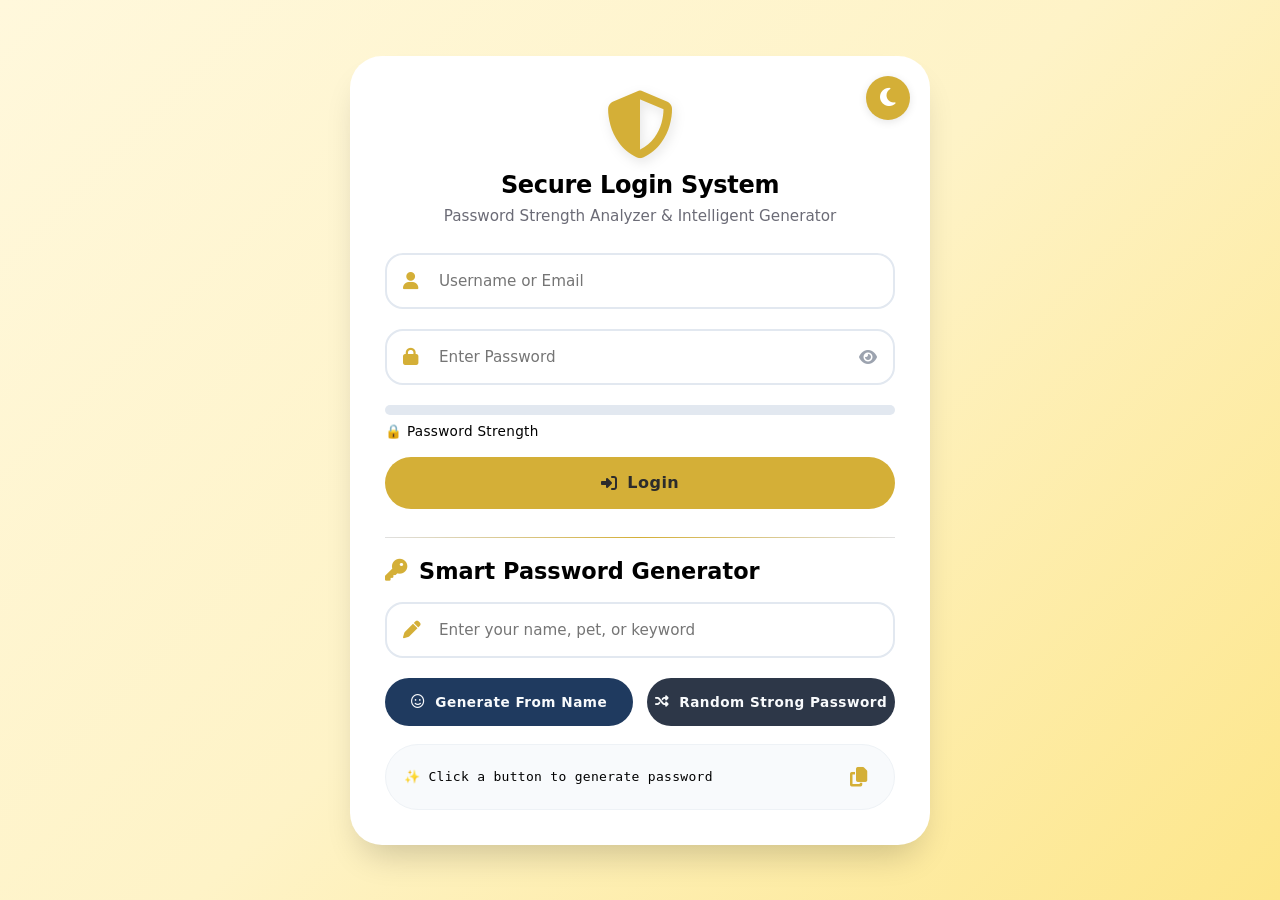
==== commit 154b61ad: "Update index.html" ====
--- a/index.html
+++ b/index.html
@@ -54,14 +54,14 @@
         <input type="text" id="customWord" placeholder="Enter your name, pet, or keyword" autocomplete="off">
     </div>
 
-   <div class="generator-buttons">
-    <button type="button" id="generateCustomBtn">
-        Generate From Name
-    </button>
-    <button type="button" id="generateRandomBtn">
-        Random Password
-    </button>
-</div>
+    <div class="generator-buttons">
+        <button type="button" id="generateCustomBtn">
+            <i class="fa-regular fa-face-smile"></i> Generate From Name
+        </button>
+        <button type="button" id="generateRandomBtn">
+            <i class="fa-solid fa-shuffle"></i> Random Strong Password
+        </button>
+    </div>
 
     <div class="generated-box">
         <span id="generatedPassword">✨ Click a button to generate password</span>
